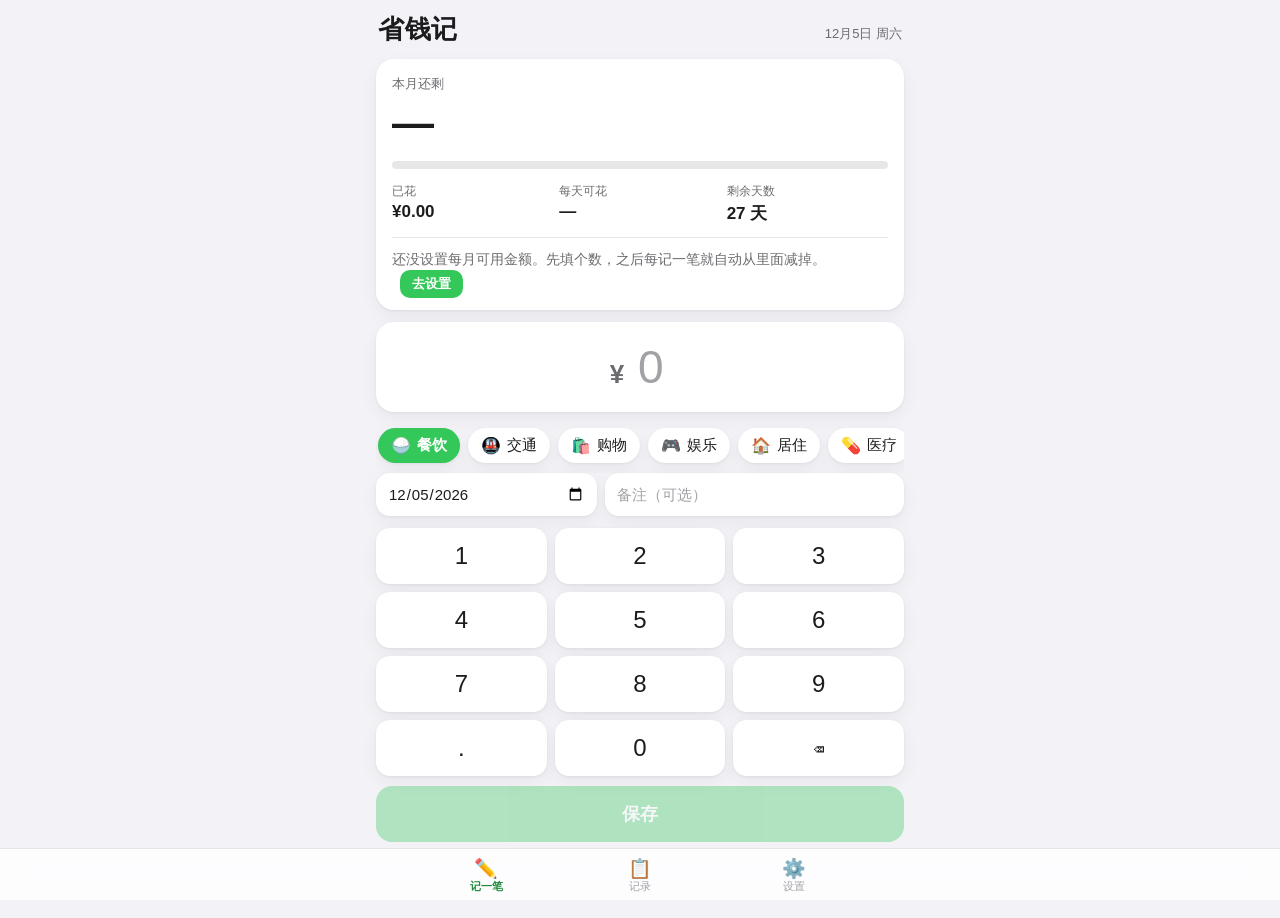
==== index.html @ 4aadaf97 "Add balance adjustment controls" ====
<!DOCTYPE html>
<html lang="zh-CN">
<head>
<meta charset="utf-8" />
<meta name="viewport" content="width=device-width, initial-scale=1, maximum-scale=1, user-scalable=no, viewport-fit=cover" />
<title>省钱记</title>
<meta name="description" content="快速记账，实时警示，帮你省钱" />
<meta name="apple-mobile-web-app-capable" content="yes" />
<meta name="mobile-web-app-capable" content="yes" />
<meta name="apple-mobile-web-app-status-bar-style" content="black-translucent" />
<meta name="apple-mobile-web-app-title" content="省钱记" />
<meta name="theme-color" content="#f2f2f7" media="(prefers-color-scheme: light)" />
<meta name="theme-color" content="#000000" media="(prefers-color-scheme: dark)" />
<link rel="manifest" href="./manifest.webmanifest" />
<link rel="apple-touch-icon" href="./icons/apple-touch-icon-180.png" />
<link rel="icon" type="image/png" href="./icons/icon-192.png" />
<link rel="apple-touch-startup-image" href="./icons/splash/splash-320x568@2.png" media="screen and (device-width: 320px) and (device-height: 568px) and (-webkit-device-pixel-ratio: 2) and (orientation: portrait)" />
<link rel="apple-touch-startup-image" href="./icons/splash/splash-375x667@2.png" media="screen and (device-width: 375px) and (device-height: 667px) and (-webkit-device-pixel-ratio: 2) and (orientation: portrait)" />
<link rel="apple-touch-startup-image" href="./icons/splash/splash-375x812@3.png" media="screen and (device-width: 375px) and (device-height: 812px) and (-webkit-device-pixel-ratio: 3) and (orientation: portrait)" />
<link rel="apple-touch-startup-image" href="./icons/splash/splash-390x844@3.png" media="screen and (device-width: 390px) and (device-height: 844px) and (-webkit-device-pixel-ratio: 3) and (orientation: portrait)" />
<link rel="apple-touch-startup-image" href="./icons/splash/splash-393x852@3.png" media="screen and (device-width: 393px) and (device-height: 852px) and (-webkit-device-pixel-ratio: 3) and (orientation: portrait)" />
<link rel="apple-touch-startup-image" href="./icons/splash/splash-402x874@3.png" media="screen and (device-width: 402px) and (device-height: 874px) and (-webkit-device-pixel-ratio: 3) and (orientation: portrait)" />
<link rel="apple-touch-startup-image" href="./icons/splash/splash-414x736@2.png" media="screen and (device-width: 414px) and (device-height: 736px) and (-webkit-device-pixel-ratio: 2) and (orientation: portrait)" />
<link rel="apple-touch-startup-image" href="./icons/splash/splash-414x896@2.png" media="screen and (device-width: 414px) and (device-height: 896px) and (-webkit-device-pixel-ratio: 2) and (orientation: portrait)" />
<link rel="apple-touch-startup-image" href="./icons/splash/splash-414x896@3.png" media="screen and (device-width: 414px) and (device-height: 896px) and (-webkit-device-pixel-ratio: 3) and (orientation: portrait)" />
<link rel="apple-touch-startup-image" href="./icons/splash/splash-428x926@3.png" media="screen and (device-width: 428px) and (device-height: 926px) and (-webkit-device-pixel-ratio: 3) and (orientation: portrait)" />
<link rel="apple-touch-startup-image" href="./icons/splash/splash-430x932@3.png" media="screen and (device-width: 430px) and (device-height: 932px) and (-webkit-device-pixel-ratio: 3) and (orientation: portrait)" />
<link rel="apple-touch-startup-image" href="./icons/splash/splash-440x956@3.png" media="screen and (device-width: 440px) and (device-height: 956px) and (-webkit-device-pixel-ratio: 3) and (orientation: portrait)" />
<link rel="stylesheet" href="./styles.css" />
</head>
<body>

<div id="updateBar" class="update-bar hidden">
  <span>已下载新版本</span>
  <button id="updateBtn" class="btn-mini">刷新</button>
</div>

<main id="main">

  <!-- ============ 记一笔 ============ -->
  <section id="view-add" class="view">
    <header class="page-head">
      <h1>省钱记</h1>
      <span id="todayLabel" class="muted-sm"></span>
    </header>

    <div id="warnBanner" class="banner hidden"></div>
    <div id="installTip" class="banner tip hidden">
      <span>把它装成 App：点底部「分享」→「添加到主屏幕」</span>
      <button id="installTipClose" class="btn-mini">知道了</button>
    </div>

    <div class="card budget-card" id="budgetCard">
      <div class="bc-top">
        <span class="bc-label" id="bcPeriod">本月还剩</span>
        <span id="bcPill" class="pill hidden"></span>
      </div>
      <div id="bcLeft" class="bc-hero">¥0.00</div>
      <div class="progress"><div id="bcBar" class="progress-fill"></div></div>
      <div class="bc-grid">
        <div><div class="k">已花</div><div id="bcSpent" class="v">¥0.00</div></div>
        <div><div class="k">每天可花</div><div id="bcDaily" class="v">—</div></div>
        <div><div class="k">剩余天数</div><div id="bcDays" class="v">—</div></div>
      </div>
      <div id="bcHint" class="bc-hint hidden"></div>
    </div>

    <div class="card amount-card">
      <div class="amount-row">
        <span class="cny">¥</span><span id="amountText" class="amount">0</span>
      </div>
    </div>

    <div class="chips" id="catChips"></div>

    <div class="meta-row">
      <input id="dateInput" type="date" class="meta-input" />
      <input id="noteInput" type="text" class="meta-input note" maxlength="30" placeholder="备注（可选）" />
    </div>

    <div class="keypad" id="keypad"></div>
    <button id="saveBtn" class="save-btn" disabled>保存</button>
    <div class="spacer"></div>
  </section>

  <!-- ============ 记录 ============ -->
  <section id="view-log" class="view hidden">
    <header class="page-head">
      <h1>记录</h1>
      <span id="logTotal" class="muted-sm"></span>
    </header>
    <div id="logList" class="log-list"></div>
    <button id="loadMoreMonths" class="ghost-btn hidden">显示更早的月份</button>
    <div class="spacer"></div>
  </section>

  <!-- ============ 设置 ============ -->
  <section id="view-settings" class="view hidden">
    <header class="page-head"><h1>设置</h1></header>

    <div class="card">
      <div class="row">
        <label for="setBudget">每月可用金额</label>
        <div class="row-val">
          <span class="cny-sm">¥</span>
          <input id="setBudget" type="text" inputmode="decimal" placeholder="未设置" autocomplete="off" />
        </div>
      </div>
      <p class="hint">填你每个月打算花多少（可以带小数，如 3000.50）。之后每记一笔，首页的「还剩」就自动减掉这笔钱。</p>
      <div class="balance-adjust">
        <div class="balance-adjust-head">
          <strong>调整每月可用金额</strong>
          <span id="budgetCurrent" class="muted-sm"></span>
        </div>
        <div class="balance-adjust-controls">
          <div class="seg" id="budgetAdjustMode" role="group" aria-label="选择金额调整方式">
            <button type="button" data-mode="add" aria-pressed="true" class="on">加钱</button>
            <button type="button" data-mode="subtract" aria-pressed="false">减钱</button>
          </div>
          <label class="adjust-input-wrap" for="budgetAdjustAmount">
            <span class="cny-sm">¥</span>
            <input id="budgetAdjustAmount" type="text" inputmode="decimal" placeholder="金额" autocomplete="off" aria-label="调整金额" />
          </label>
        </div>
        <button id="applyBudgetAdjustment" class="ghost-btn" type="button">确认加钱</button>
      </div>
      <div class="row">
        <label>预警阈值</label>
        <div class="seg" id="setWarn">
          <button data-w="0.7">70%</button>
          <button data-w="0.8">80%</button>
          <button data-w="0.9">90%</button>
        </div>
      </div>
      <div class="row">
        <label for="setCycle">预算周期起始日</label>
        <select id="setCycle"></select>
      </div>
      <p class="hint" id="cycleHint"></p>
      <p class="hint">可以选 1–31 任意一天（比如发薪日 8 号、12 号）。如果某个月没有这一天（例如 2 月没有 31 号），就从那个月的最后一天开始算。</p>
    </div>

    <div class="card">
      <div class="card-head">
        <h2>分类</h2>
        <button id="addCatBtn" class="btn-mini">新增分类</button>
      </div>
      <div id="catList" class="cat-list"></div>
      <p class="hint">首页分类按钮按这里的顺序显示，首页不单独排序。按住行首的 ☰ 上下拖动可调整顺序；编辑弹层里也有上移/下移按钮。</p>
      <p class="hint">内置分类不能删除（可改名、换图标、隐藏）；自定义分类删除后，其下记录会归入「其他」。</p>
    </div>

    <div class="card">
      <div class="card-head"><h2>数据</h2></div>
      <div id="backupHint" class="hint warn hidden"></div>
      <button id="exportBtn" class="ghost-btn">导出备份（下载 JSON）</button>
      <button id="copyBtn" class="ghost-btn">复制备份到剪贴板</button>
      <button id="importFileBtn" class="ghost-btn">从文件导入</button>
      <input id="importFile" type="file" accept="application/json,.json" class="hidden" />
      <button id="pasteToggle" class="ghost-btn">粘贴文本导入</button>
      <div id="pasteArea" class="hidden">
        <textarea id="pasteText" rows="4" placeholder="在此粘贴备份 JSON"></textarea>
        <div class="btn-row">
          <button id="pasteMerge" class="btn-mini">合并</button>
          <button id="pasteReplace" class="btn-mini danger">替换全部</button>
        </div>
      </div>
      <button id="clearBtn" class="ghost-btn danger">清空全部数据</button>
    </div>

    <div class="card about">
      <div class="row"><label>版本</label><span id="verText" class="muted-sm"></span></div>
      <p class="hint">添加到主屏幕：用 iPhone 的 Safari 打开本页 → 点底部「分享」→「添加到主屏幕」。之后就有独立图标，断网也能用。</p>
      <p class="hint">iOS 上从主屏幕启动的 App 与 Safari 里的页面，数据是分开的两份，请固定用主屏幕图标记账。</p>
      <p class="hint">数据只存在这台设备本地，不上传任何服务器。建议每月导出一次备份。</p>
      <p class="hint" id="storageState"></p>
    </div>
    <div class="spacer"></div>
  </section>

</main>

<nav class="tabbar" id="tabbar">
  <button class="tab active" data-view="add"><span class="ti">✏️</span>记一笔</button>
  <button class="tab" data-view="log"><span class="ti">📋</span>记录</button>
  <button class="tab" data-view="settings"><span class="ti">⚙️</span>设置</button>
</nav>

<div id="sheet" class="overlay hidden">
  <div class="mask" data-close="sheet"></div>
  <div class="sheet"><div id="sheetBody"></div></div>
</div>

<div id="modal" class="overlay hidden">
  <div class="mask" data-close="modal"></div>
  <div class="modal"><div id="modalBody"></div></div>
</div>

<div id="toast" class="toast hidden"></div>

<script src="./app.js"></script>
</body>
</html>
---- styles.css ----
:root {
  --bg: #f2f2f7;
  --card: #ffffff;
  --text: #1c1c1e;
  --text-2: #6c6c70;
  --text-3: #a1a1a6;
  --line: rgba(60, 60, 67, 0.12);
  --green: #34c759;
  --green-deep: #248a3d;
  --orange: #ff9f0a;
  --red: #ff3b30;
  --blue: #0a84ff;
  --accent: #34c759;
  --shadow: 0 1px 3px rgba(0, 0, 0, .06), 0 6px 18px rgba(0, 0, 0, .05);
  --tabbar-h: 52px;
  --safe-b: env(safe-area-inset-bottom, 0px);
  --safe-t: env(safe-area-inset-top, 0px);
}

@media (prefers-color-scheme: dark) {
  :root {
    --bg: #000000;
    --card: #1c1c1e;
    --text: #f2f2f7;
    --text-2: #aeaeb2;
    --text-3: #8e8e93;
    --line: rgba(120, 120, 128, 0.3);
    --green: #30d158;
    --green-deep: #30d158;
    --shadow: none;
  }
}

* { box-sizing: border-box; -webkit-tap-highlight-color: transparent; }

html, body {
  margin: 0;
  padding: 0;
  background: var(--bg);
  color: var(--text);
  font-family: -apple-system, BlinkMacSystemFont, "SF Pro Text", "PingFang SC", "Helvetica Neue", "Microsoft YaHei", sans-serif;
  font-size: 16px;
  -webkit-text-size-adjust: 100%;
  overscroll-behavior-y: none;
}

body { min-height: 100vh; }

main {
  padding: calc(var(--safe-t) + 10px) 16px calc(var(--tabbar-h) + var(--safe-b) + 16px);
  max-width: 560px;
  margin: 0 auto;
}

.hidden { display: none !important; }
.spacer { height: 8px; }

/* ---------- 顶部 ---------- */
.page-head {
  display: flex;
  align-items: baseline;
  justify-content: space-between;
  gap: 8px;
  margin: 2px 2px 12px;
}
.page-head h1 { font-size: 26px; margin: 0; letter-spacing: .5px; }
.muted-sm { font-size: 13px; color: var(--text-2); }

.update-bar {
  position: fixed;
  left: 12px; right: 12px; top: calc(var(--safe-t) + 8px);
  z-index: 60;
  display: flex;
  align-items: center;
  justify-content: space-between;
  gap: 10px;
  padding: 10px 14px;
  border-radius: 14px;
  background: var(--text);
  color: var(--bg);
  font-size: 14px;
  box-shadow: 0 8px 24px rgba(0, 0, 0, .25);
}
.update-bar .btn-mini {
  background: var(--bg); color: var(--text);
  border: 0; border-radius: 10px; padding: 6px 12px; font-size: 14px; font-weight: 600;
}

/* ---------- 卡片 ---------- */
.card {
  background: var(--card);
  border-radius: 18px;
  padding: 14px;
  margin-bottom: 12px;
  box-shadow: var(--shadow);
}

.banner {
  border-radius: 16px;
  padding: 12px 14px;
  margin-bottom: 12px;
  font-size: 14.5px;
  font-weight: 600;
  line-height: 1.45;
}
.banner.warn { background: rgba(255, 159, 10, .16); color: #b06a00; }
.banner.over { background: rgba(255, 59, 48, .16); color: #c92c22; }
.banner.tip {
  display: flex; align-items: center; justify-content: space-between; gap: 10px;
  background: rgba(10, 132, 255, .12); color: #0a63c4; font-weight: 500;
}
.banner.tip .btn-mini {
  flex: 0 0 auto; background: transparent; color: inherit;
  box-shadow: inset 0 0 0 1px currentColor; padding: 5px 10px;
}
@media (prefers-color-scheme: dark) {
  .banner.warn { color: #ffcf70; }
  .banner.over { color: #ff9d96; }
  .banner.tip { color: #79b8ff; }
}

/* ---------- 预算卡 ---------- */
.budget-card { padding: 16px 16px 12px; }
.bc-top { display: flex; align-items: center; justify-content: space-between; gap: 8px; }
.bc-label { font-size: 13px; color: var(--text-2); }
.bc-hero {
  font-size: 42px; font-weight: 700; letter-spacing: -1px;
  margin: 6px 0 14px; font-variant-numeric: tabular-nums;
}
.bc-hero.ok { color: var(--text); }
.bc-hero.warn { color: var(--orange); }
.bc-hero.over { color: var(--red); }

.pill { font-size: 12px; font-weight: 700; padding: 3px 9px; border-radius: 999px; }
.pill.ok { background: rgba(52, 199, 89, .16); color: var(--green-deep); }
.pill.warn { background: rgba(255, 159, 10, .18); color: #b06a00; }
.pill.over { background: rgba(255, 59, 48, .16); color: #c92c22; }
@media (prefers-color-scheme: dark) {
  .pill.ok { color: var(--green); }
  .pill.warn { color: #ffcf70; }
  .pill.over { color: #ff9d96; }
}

.progress { height: 8px; border-radius: 999px; background: var(--line); overflow: hidden; }
.progress-fill {
  height: 100%; width: 0%; border-radius: 999px; background: var(--green);
  transition: width .45s cubic-bezier(.25, .8, .3, 1), background-color .3s ease;
}
.progress-fill.warn { background: var(--orange); }
.progress-fill.over { background: var(--red); }

.bc-grid {
  display: grid; grid-template-columns: repeat(3, 1fr);
  gap: 6px; margin-top: 14px;
}
.bc-grid .k { font-size: 12px; color: var(--text-2); }
.bc-grid .v { font-size: 17px; font-weight: 600; margin-top: 2px; font-variant-numeric: tabular-nums; }
.bc-grid .v.warn { color: var(--orange); }
.bc-grid .v.over { color: var(--red); }
.bc-grid .v.ok { color: var(--green-deep); }

.bc-hint {
  margin-top: 12px; padding-top: 12px; border-top: 1px solid var(--line);
  font-size: 13.5px; color: var(--text-2); line-height: 1.5;
}
.bc-hint button {
  margin-left: 8px; border: 0; background: var(--green); color: #fff;
  border-radius: 10px; padding: 5px 12px; font-size: 13px; font-weight: 600;
}

/* ---------- 金额 ---------- */
.amount-card { padding: 18px 16px; display: flex; justify-content: center; }
.amount-row { display: flex; align-items: baseline; gap: 6px; }
.cny { font-size: 26px; font-weight: 600; color: var(--text-2); }
.amount {
  font-size: 46px; font-weight: 700; letter-spacing: -1px;
  font-variant-numeric: tabular-nums; min-width: 40px; text-align: center;
}
.amount.empty { color: var(--text-3); font-weight: 500; }

/* ---------- 分类 chips ---------- */
.chips {
  display: flex; gap: 8px; overflow-x: auto; padding: 4px 2px 10px;
  -webkit-overflow-scrolling: touch; scrollbar-width: none;
}
.chips::-webkit-scrollbar { display: none; }
.chip {
  flex: 0 0 auto; display: flex; align-items: center; gap: 6px;
  padding: 8px 13px; border-radius: 999px; border: 0;
  background: var(--card); color: var(--text); font-size: 15px; font-weight: 500;
  box-shadow: var(--shadow);
}
.chip .ce { font-size: 16px; line-height: 1; }
.chip.on { background: var(--green); color: #fff; font-weight: 600; }
.chip.on .ce { filter: saturate(1.1); }

/* ---------- 日期/备注 ---------- */
.meta-row { display: flex; gap: 8px; margin-bottom: 12px; }
.meta-input {
  flex: 1; min-width: 0; border: 0; border-radius: 14px; padding: 12px;
  background: var(--card); color: var(--text); font-size: 15px; font-family: inherit;
  box-shadow: var(--shadow); appearance: none;
}
.meta-input.note { flex: 1.4; }
.meta-input::placeholder { color: var(--text-3); }

/* ---------- 键盘 ---------- */
.keypad { display: grid; grid-template-columns: repeat(3, 1fr); gap: 8px; }
.keypad button {
  border: 0; border-radius: 14px; background: var(--card); color: var(--text);
  font-size: 24px; font-weight: 500; padding: 14px 0; font-family: inherit;
  box-shadow: var(--shadow); transition: transform .08s ease, background-color .12s ease;
}
.keypad button:active { transform: scale(.96); background: var(--line); }
.keypad button.del { font-size: 20px; }

.save-btn {
  width: 100%; margin-top: 10px; border: 0; border-radius: 16px;
  padding: 16px; font-size: 18px; font-weight: 700; font-family: inherit;
  background: var(--green); color: #fff; transition: opacity .15s ease, transform .08s ease;
}
.save-btn:disabled { opacity: .35; }
.save-btn:active:not(:disabled) { transform: scale(.985); }

/* ---------- 记录列表 ---------- */
.log-list { display: flex; flex-direction: column; gap: 12px; }
.month-group { background: var(--card); border-radius: 18px; overflow: hidden; box-shadow: var(--shadow); }
.month-head {
  display: flex; justify-content: space-between; align-items: baseline; gap: 8px;
  padding: 12px 14px; border-bottom: 1px solid var(--line); font-size: 14px; font-weight: 600;
}
.month-head .msum { color: var(--text-2); font-weight: 500; font-size: 13px; }
.exp-row {
  display: flex; align-items: center; gap: 10px; padding: 11px 14px;
  border-bottom: 1px solid var(--line); cursor: pointer;
}
.exp-row:last-child { border-bottom: 0; }
.exp-row:active { background: var(--line); }
.exp-ico {
  flex: 0 0 auto; width: 34px; height: 34px; border-radius: 11px;
  display: flex; align-items: center; justify-content: center; font-size: 17px;
}
.exp-mid { flex: 1; min-width: 0; }
.exp-name { font-size: 15px; font-weight: 500; }
.exp-note { font-size: 12.5px; color: var(--text-2); margin-top: 1px; overflow: hidden; text-overflow: ellipsis; white-space: nowrap; }
.exp-right { text-align: right; flex: 0 0 auto; }
.exp-amt { font-size: 16px; font-weight: 600; font-variant-numeric: tabular-nums; }
.exp-date { font-size: 12px; color: var(--text-3); margin-top: 1px; }
.empty-tip { padding: 18px 14px; font-size: 14px; color: var(--text-2); text-align: center; }

/* ---------- 按钮/表单 ---------- */
.ghost-btn {
  width: 100%; border: 0; border-radius: 14px; background: var(--bg); color: var(--text);
  font-size: 15px; font-weight: 500; padding: 13px; margin-top: 8px; font-family: inherit;
  box-shadow: inset 0 0 0 1px var(--line);
}
.ghost-btn:active { opacity: .7; }
.ghost-btn.danger { color: var(--red); }

.btn-mini {
  border: 0; border-radius: 10px; background: var(--bg); color: var(--text);
  font-size: 13.5px; font-weight: 600; padding: 7px 12px; font-family: inherit;
  box-shadow: inset 0 0 0 1px var(--line);
}
.btn-mini.danger { color: var(--red); }

.btn-primary {
  flex: 1; border: 0; border-radius: 14px; background: var(--green); color: #fff;
  font-size: 16px; font-weight: 700; padding: 14px; font-family: inherit;
}
.btn-primary.danger { background: var(--red); }

.btn-row { display: flex; gap: 8px; margin-top: 10px; }

.row {
  display: flex; align-items: center; justify-content: space-between; gap: 10px;
  padding: 11px 2px; border-bottom: 1px solid var(--line);
}
.row:last-of-type { border-bottom: 0; }
.row label { font-size: 15px; }
.row-val { display: flex; align-items: center; gap: 2px; }
.cny-sm { color: var(--text-2); font-size: 16px; }
#setBudget {
  width: 130px; text-align: right; border: 0; background: transparent;
  color: var(--text); font-size: 17px; font-weight: 600; font-family: inherit; padding: 2px;
}

.balance-adjust {
  margin: 10px 0 6px;
  padding: 12px;
  border-radius: 14px;
  background: var(--bg);
}
.balance-adjust-head {
  display: flex; align-items: baseline; justify-content: space-between; gap: 8px;
  margin-bottom: 10px;
}
.balance-adjust-head strong { font-size: 14px; font-weight: 600; }
.balance-adjust-controls { display: flex; align-items: center; gap: 10px; }
.balance-adjust-controls .seg { flex: 0 0 auto; }
.balance-adjust-controls .seg button { padding: 7px 12px; }
.adjust-input-wrap {
  display: flex; align-items: center; justify-content: flex-end; gap: 4px;
  flex: 1; min-width: 0; padding: 7px 10px; border-radius: 11px;
  background: var(--card); box-shadow: inset 0 0 0 1px var(--line);
}
#budgetAdjustAmount {
  width: 100%; min-width: 0; border: 0; outline: 0; background: transparent;
  color: var(--text); font-size: 16px; font-weight: 600; font-family: inherit;
  text-align: right;
}
#budgetAdjustAmount::placeholder { color: var(--text-3); font-weight: 400; }
#budgetAdjustAmount:focus-visible {
  outline: 2px solid var(--blue); outline-offset: 3px; border-radius: 2px;
}
.balance-adjust .ghost-btn {
  margin-top: 10px; background: var(--green); color: #fff; font-weight: 600;
  box-shadow: none;
}
.balance-adjust .ghost-btn:active { opacity: .82; }

.seg { display: flex; background: var(--bg); border-radius: 11px; padding: 3px; gap: 2px; }
.seg button {
  border: 0; background: transparent; color: var(--text-2); font-size: 14px;
  font-weight: 600; padding: 6px 12px; border-radius: 9px; font-family: inherit;
}
.seg button.on { background: var(--card); color: var(--text); box-shadow: var(--shadow); }

select#setCycle {
  border: 0; background: var(--bg); color: var(--text); font-size: 15px; font-family: inherit;
  padding: 8px 10px; border-radius: 10px;
}

.hint { font-size: 12.5px; color: var(--text-2); line-height: 1.55; margin: 8px 2px 0; }
.hint.warn { color: #b06a00; }
@media (prefers-color-scheme: dark) { .hint.warn { color: #ffcf70; } }

.card-head { display: flex; align-items: center; justify-content: space-between; margin-bottom: 6px; }
.card-head h2 { font-size: 16px; margin: 0; }

.cat-list { display: flex; flex-direction: column; }
.cat-row {
  display: flex; align-items: center; gap: 10px; padding: 10px 2px;
  border-bottom: 1px solid var(--line);
}
.cat-row:last-child { border-bottom: 0; }
.cat-row.dragging {
  position: relative; z-index: 3; background: var(--bg);
  border-radius: 12px; box-shadow: var(--shadow); border-bottom-color: transparent;
}
.cat-handle {
  flex: 0 0 auto; width: 24px; text-align: center; color: var(--text-3);
  font-size: 16px; line-height: 1; padding: 8px 0; cursor: grab;
  touch-action: none; user-select: none; -webkit-user-select: none;
}
.btn-mini:disabled { opacity: .3; }
.cat-dot {
  width: 34px; height: 34px; border-radius: 11px; display: flex; align-items: center;
  justify-content: center; font-size: 17px; flex: 0 0 auto;
}
.cat-name { flex: 1; min-width: 0; font-size: 15px; }
.cat-tag { font-size: 11.5px; color: var(--text-3); }
.cat-acts { display: flex; gap: 6px; }

.about .row { border-bottom: 0; }
#pasteText {
  width: 100%; margin-top: 8px; border-radius: 12px; border: 1px solid var(--line);
  background: var(--bg); color: var(--text); font-size: 13px; font-family: ui-monospace, Menlo, monospace;
  padding: 10px; resize: vertical;
}

/* ---------- Tab bar ---------- */
.tabbar {
  position: fixed; left: 0; right: 0; bottom: 0; z-index: 50;
  display: flex; justify-content: center; gap: 4px;
  padding: 6px 8px calc(var(--safe-b) + 4px);
  height: calc(var(--tabbar-h) + var(--safe-b));
  background: color-mix(in srgb, var(--card) 82%, transparent);
  backdrop-filter: saturate(180%) blur(18px);
  -webkit-backdrop-filter: saturate(180%) blur(18px);
  border-top: 1px solid var(--line);
}
@supports not (backdrop-filter: blur(1px)) { .tabbar { background: var(--card); } }
.tab {
  flex: 1; max-width: 150px; border: 0; background: transparent; color: var(--text-3);
  display: flex; flex-direction: column; align-items: center; gap: 1px;
  font-size: 11px; font-family: inherit; padding: 4px 0; border-radius: 12px;
}
.tab .ti { font-size: 19px; line-height: 1; }
.tab.active { color: var(--green-deep); font-weight: 600; }
@media (prefers-color-scheme: dark) { .tab.active { color: var(--green); } }

/* ---------- 浮层 ---------- */
.overlay { position: fixed; inset: 0; z-index: 80; display: flex; align-items: flex-end; }
.mask { position: absolute; inset: 0; background: rgba(0, 0, 0, .42); }
.sheet, .modal {
  position: relative; width: 100%; max-width: 560px; margin: 0 auto;
  background: var(--card); color: var(--text);
  padding: 18px 16px calc(18px + var(--safe-b));
  animation: up .24s cubic-bezier(.2, .8, .3, 1);
}
.sheet { border-radius: 22px 22px 0 0; max-height: 88vh; overflow-y: auto; }
.modal {
  border-radius: 20px; margin: auto 16px calc(18px + var(--safe-b));
  align-self: center; animation: pop .2s ease-out;
}
.overlay > .modal { max-width: 460px; }
@keyframes up { from { transform: translateY(40px); opacity: .6; } to { transform: none; opacity: 1; } }
@keyframes pop { from { transform: scale(.94); opacity: .5; } to { transform: none; opacity: 1; } }

.sheet h2, .modal h2 { font-size: 17px; margin: 0 0 12px; }
.modal-body { font-size: 14.5px; color: var(--text-2); line-height: 1.6; margin: 0 0 14px; }
.modal-body b { color: var(--text); }

.field { margin-bottom: 12px; }
.field > label { display: block; font-size: 13px; color: var(--text-2); margin-bottom: 6px; }
.field input[type="text"], .field input[type="number"], .field input[type="date"] {
  width: 100%; border: 1px solid var(--line); border-radius: 12px; background: var(--bg);
  color: var(--text); font-size: 16px; font-family: inherit; padding: 11px 12px;
}
.field input.amount-lg { font-size: 24px; font-weight: 700; text-align: center; }

.emoji-grid { display: flex; flex-wrap: wrap; gap: 6px; }
.emoji-grid button {
  border: 0; border-radius: 10px; background: var(--bg); font-size: 19px;
  padding: 6px 8px; line-height: 1;
}
.emoji-grid button.on { background: var(--green); }
.swatches { display: flex; flex-wrap: wrap; gap: 8px; }
.swatches button {
  width: 30px; height: 30px; border-radius: 50%; border: 2px solid transparent; padding: 0;
}
.swatches button.on { border-color: var(--text); }

/* ---------- Toast ---------- */
.toast {
  position: fixed; left: 50%; transform: translateX(-50%);
  bottom: calc(var(--tabbar-h) + var(--safe-b) + 16px); z-index: 90;
  background: rgba(0, 0, 0, .82); color: #fff; font-size: 14.5px; font-weight: 500;
  padding: 11px 18px; border-radius: 999px; max-width: 86vw; text-align: center;
  animation: up .2s ease-out;
}
@media (prefers-color-scheme: dark) { .toast { background: rgba(255, 255, 255, .9); color: #000; } }
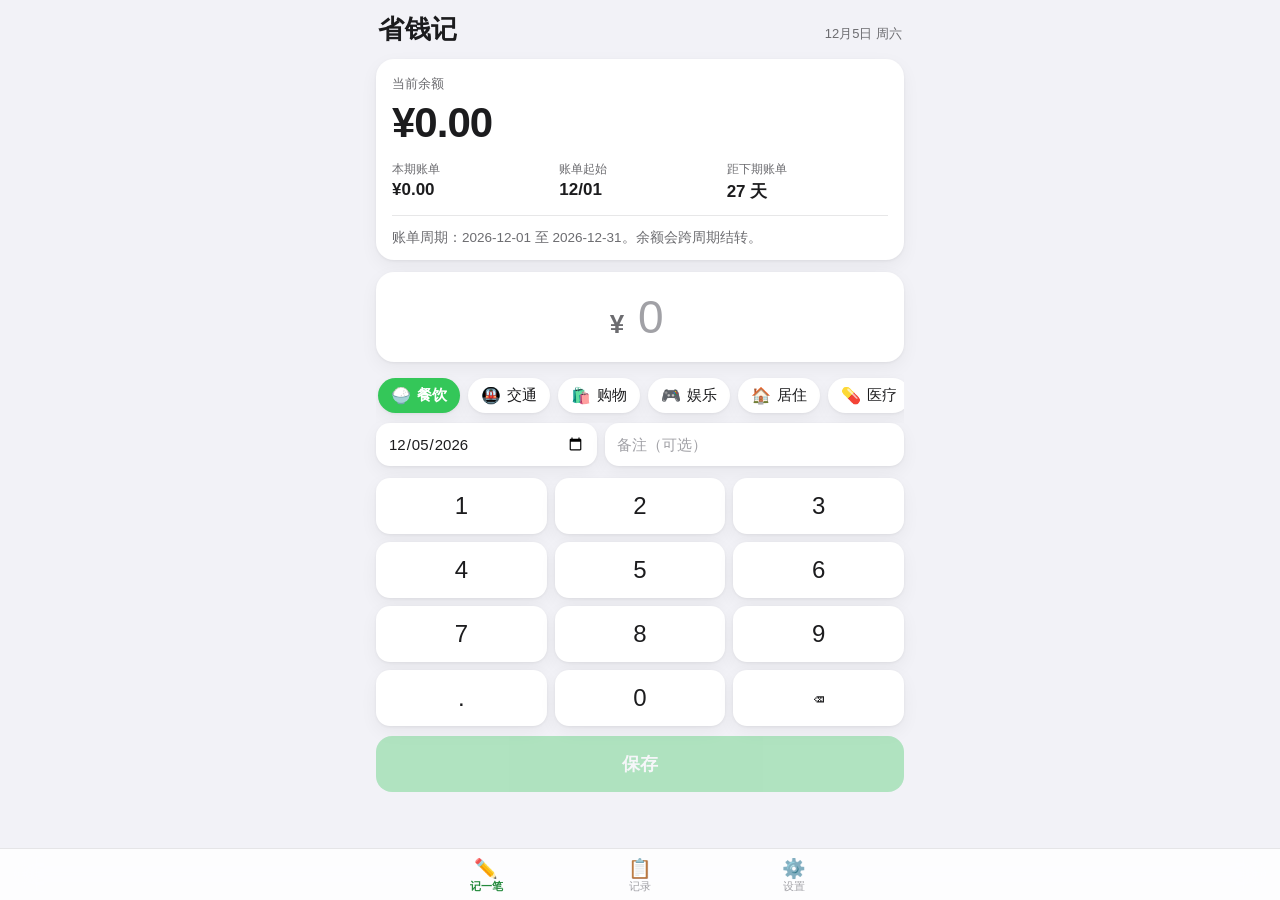
==== commit a7483453: "Use persistent balance and cycle-based statements" ====
--- a/index.html
+++ b/index.html
@@ -44,7 +44,6 @@
       <span id="todayLabel" class="muted-sm"></span>
     </header>
 
-    <div id="warnBanner" class="banner hidden"></div>
     <div id="installTip" class="banner tip hidden">
       <span>把它装成 App：点底部「分享」→「添加到主屏幕」</span>
       <button id="installTipClose" class="btn-mini">知道了</button>
@@ -52,15 +51,13 @@
 
     <div class="card budget-card" id="budgetCard">
       <div class="bc-top">
-        <span class="bc-label" id="bcPeriod">本月还剩</span>
-        <span id="bcPill" class="pill hidden"></span>
+        <span class="bc-label" id="bcPeriod">当前余额</span>
       </div>
       <div id="bcLeft" class="bc-hero">¥0.00</div>
-      <div class="progress"><div id="bcBar" class="progress-fill"></div></div>
       <div class="bc-grid">
-        <div><div class="k">已花</div><div id="bcSpent" class="v">¥0.00</div></div>
-        <div><div class="k">每天可花</div><div id="bcDaily" class="v">—</div></div>
-        <div><div class="k">剩余天数</div><div id="bcDays" class="v">—</div></div>
+        <div><div class="k">本期账单</div><div id="bcSpent" class="v">¥0.00</div></div>
+        <div><div class="k">账单起始</div><div id="bcCycleStart" class="v">—</div></div>
+        <div><div class="k">距下期账单</div><div id="bcDays" class="v">—</div></div>
       </div>
       <div id="bcHint" class="bc-hint hidden"></div>
     </div>
@@ -99,45 +96,29 @@
     <header class="page-head"><h1>设置</h1></header>
 
     <div class="card">
-      <div class="row">
-        <label for="setBudget">每月可用金额</label>
-        <div class="row-val">
-          <span class="cny-sm">¥</span>
-          <input id="setBudget" type="text" inputmode="decimal" placeholder="未设置" autocomplete="off" />
-        </div>
-      </div>
-      <p class="hint">填你每个月打算花多少（可以带小数，如 3000.50）。之后每记一笔，首页的「还剩」就自动减掉这笔钱。</p>
       <div class="balance-adjust">
         <div class="balance-adjust-head">
-          <strong>调整每月可用金额</strong>
-          <span id="budgetCurrent" class="muted-sm"></span>
+          <strong>账户余额</strong>
+          <span id="balanceCurrent" class="muted-sm"></span>
         </div>
         <div class="balance-adjust-controls">
-          <div class="seg" id="budgetAdjustMode" role="group" aria-label="选择金额调整方式">
-            <button type="button" data-mode="add" aria-pressed="true" class="on">加钱</button>
-            <button type="button" data-mode="subtract" aria-pressed="false">减钱</button>
+          <div class="seg" id="balanceAdjustMode" role="group" aria-label="选择余额调整方式">
+            <button type="button" data-mode="add" aria-pressed="true" class="on">加生活费</button>
+            <button type="button" data-mode="subtract" aria-pressed="false">减余额</button>
           </div>
-          <label class="adjust-input-wrap" for="budgetAdjustAmount">
+          <label class="adjust-input-wrap" for="balanceAdjustAmount">
             <span class="cny-sm">¥</span>
-            <input id="budgetAdjustAmount" type="text" inputmode="decimal" placeholder="金额" autocomplete="off" aria-label="调整金额" />
+            <input id="balanceAdjustAmount" type="text" inputmode="decimal" placeholder="金额" autocomplete="off" aria-label="调整余额金额" />
           </label>
         </div>
-        <button id="applyBudgetAdjustment" class="ghost-btn" type="button">确认加钱</button>
+        <button id="applyBalanceAdjustment" class="ghost-btn" type="button">添加生活费</button>
       </div>
       <div class="row">
-        <label>预警阈值</label>
-        <div class="seg" id="setWarn">
-          <button data-w="0.7">70%</button>
-          <button data-w="0.8">80%</button>
-          <button data-w="0.9">90%</button>
-        </div>
-      </div>
-      <div class="row">
-        <label for="setCycle">预算周期起始日</label>
+        <label for="setCycle">账单周期起始日</label>
         <select id="setCycle"></select>
       </div>
       <p class="hint" id="cycleHint"></p>
-      <p class="hint">可以选 1–31 任意一天（比如发薪日 8 号、12 号）。如果某个月没有这一天（例如 2 月没有 31 号），就从那个月的最后一天开始算。</p>
+      <p class="hint">账单按这个日期分期统计；余额会持续结转，不会自动清零。生活费到账后请手动添加。</p>
     </div>
 
     <div class="card">
--- a/styles.css
+++ b/styles.css
@@ -280,11 +280,6 @@
 .row label { font-size: 15px; }
 .row-val { display: flex; align-items: center; gap: 2px; }
 .cny-sm { color: var(--text-2); font-size: 16px; }
-#setBudget {
-  width: 130px; text-align: right; border: 0; background: transparent;
-  color: var(--text); font-size: 17px; font-weight: 600; font-family: inherit; padding: 2px;
-}
-
 .balance-adjust {
   margin: 10px 0 6px;
   padding: 12px;
@@ -304,13 +299,13 @@
   flex: 1; min-width: 0; padding: 7px 10px; border-radius: 11px;
   background: var(--card); box-shadow: inset 0 0 0 1px var(--line);
 }
-#budgetAdjustAmount {
+#balanceAdjustAmount {
   width: 100%; min-width: 0; border: 0; outline: 0; background: transparent;
   color: var(--text); font-size: 16px; font-weight: 600; font-family: inherit;
   text-align: right;
 }
-#budgetAdjustAmount::placeholder { color: var(--text-3); font-weight: 400; }
-#budgetAdjustAmount:focus-visible {
+#balanceAdjustAmount::placeholder { color: var(--text-3); font-weight: 400; }
+#balanceAdjustAmount:focus-visible {
   outline: 2px solid var(--blue); outline-offset: 3px; border-radius: 2px;
 }
 .balance-adjust .ghost-btn {
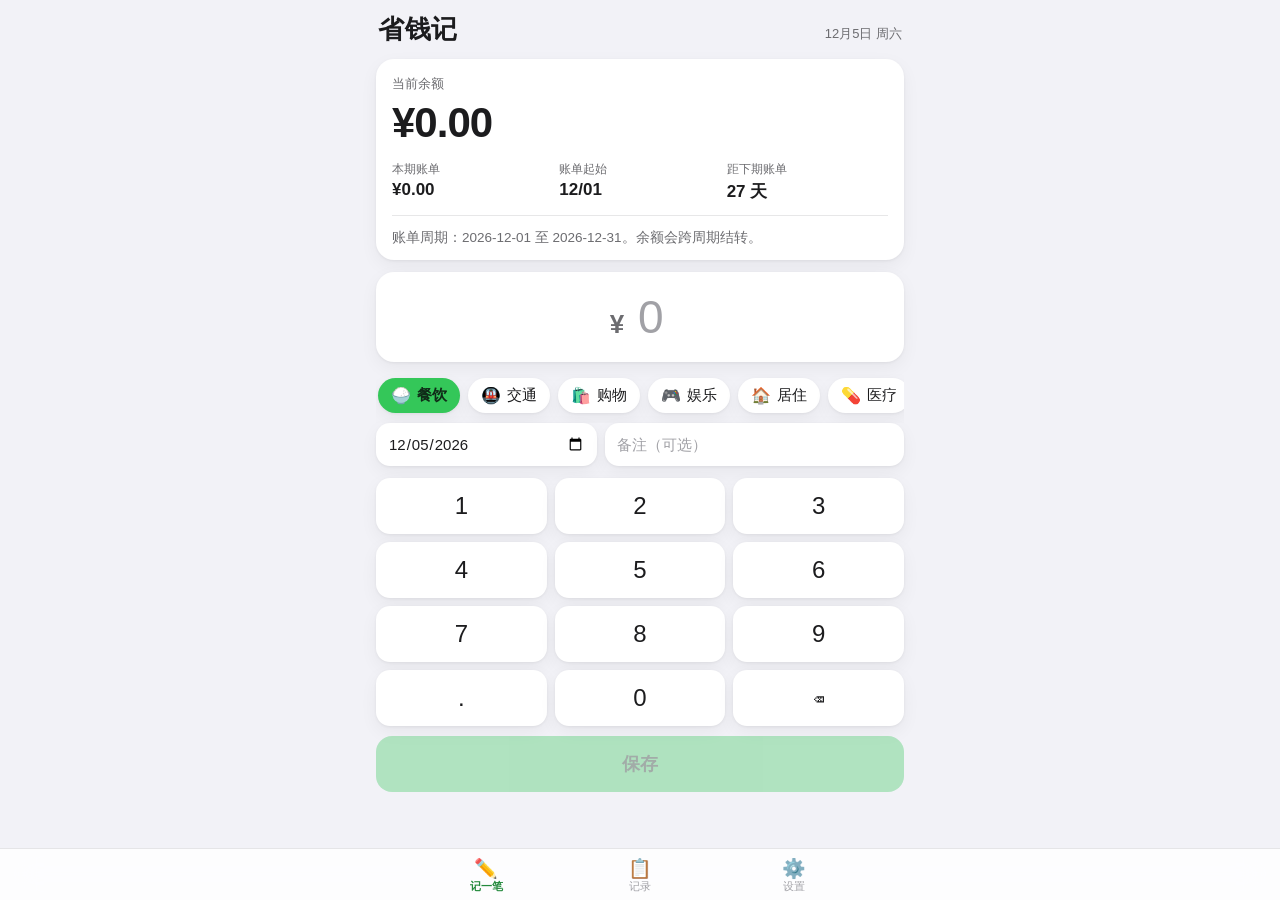
==== commit 569a18ab: "Add cycle spending analytics and balance entries" ====
--- a/index.html
+++ b/index.html
@@ -4,7 +4,7 @@
 <meta charset="utf-8" />
 <meta name="viewport" content="width=device-width, initial-scale=1, maximum-scale=1, user-scalable=no, viewport-fit=cover" />
 <title>省钱记</title>
-<meta name="description" content="快速记账，实时警示，帮你省钱" />
+<meta name="description" content="快速记账，手动管理余额，按账单周期分析每日支出" />
 <meta name="apple-mobile-web-app-capable" content="yes" />
 <meta name="mobile-web-app-capable" content="yes" />
 <meta name="apple-mobile-web-app-status-bar-style" content="black-translucent" />
@@ -86,6 +86,23 @@
       <h1>记录</h1>
       <span id="logTotal" class="muted-sm"></span>
     </header>
+    <section class="log-analytics" aria-label="本期支出分析">
+      <div class="analytics-head">
+        <h2>分类支出</h2>
+        <span id="analyticsPeriod" class="muted-sm"></span>
+      </div>
+      <div class="pie-overview">
+        <div id="expensePie" class="pie-chart" role="img" aria-label="本期暂无支出">
+          <div class="pie-core"><strong id="pieTotal">¥0.00</strong><span>周期支出</span></div>
+        </div>
+        <div id="pieLegend" class="pie-legend"></div>
+      </div>
+      <div class="daily-head">
+        <div><h2>每天花费</h2><p>只显示有支出的日期</p></div>
+        <span id="dailySpendCount" class="muted-sm"></span>
+      </div>
+      <div id="dailySpendList" class="daily-spend-list"></div>
+    </section>
     <div id="logList" class="log-list"></div>
     <button id="loadMoreMonths" class="ghost-btn hidden">显示更早的月份</button>
     <div class="spacer"></div>
--- a/styles.css
+++ b/styles.css
@@ -164,7 +164,7 @@
   font-size: 13.5px; color: var(--text-2); line-height: 1.5;
 }
 .bc-hint button {
-  margin-left: 8px; border: 0; background: var(--green); color: #fff;
+  margin-left: 8px; border: 0; background: var(--green); color: #102b18;
   border-radius: 10px; padding: 5px 12px; font-size: 13px; font-weight: 600;
 }
 
@@ -191,7 +191,7 @@
   box-shadow: var(--shadow);
 }
 .chip .ce { font-size: 16px; line-height: 1; }
-.chip.on { background: var(--green); color: #fff; font-weight: 600; }
+.chip.on { background: var(--green); color: #102b18; font-weight: 600; }
 .chip.on .ce { filter: saturate(1.1); }
 
 /* ---------- 日期/备注 ---------- */
@@ -217,10 +217,56 @@
 .save-btn {
   width: 100%; margin-top: 10px; border: 0; border-radius: 16px;
   padding: 16px; font-size: 18px; font-weight: 700; font-family: inherit;
-  background: var(--green); color: #fff; transition: opacity .15s ease, transform .08s ease;
+  background: var(--green); color: #102b18; transition: opacity .15s ease, transform .08s ease;
 }
 .save-btn:disabled { opacity: .35; }
 .save-btn:active:not(:disabled) { transform: scale(.985); }
+
+/* ---------- 记录分析 ---------- */
+.log-analytics {
+  margin-bottom: 12px; padding: 16px; border-radius: 18px;
+  background: var(--card); box-shadow: var(--shadow);
+}
+.analytics-head, .daily-head {
+  display: flex; align-items: baseline; justify-content: space-between; gap: 10px;
+}
+.analytics-head h2, .daily-head h2 { margin: 0; font-size: 16px; font-weight: 650; }
+.analytics-head .muted-sm { text-align: right; font-size: 11.5px; }
+.pie-overview {
+  display: grid; grid-template-columns: 136px minmax(0, 1fr); align-items: center;
+  gap: 16px; padding: 16px 0 14px;
+}
+.pie-chart {
+  position: relative; width: 136px; aspect-ratio: 1; border-radius: 50%;
+  display: grid; place-items: center;
+}
+.pie-core {
+  width: 94px; aspect-ratio: 1; border-radius: 50%; background: var(--card);
+  display: flex; flex-direction: column; align-items: center; justify-content: center;
+  text-align: center; box-shadow: 0 0 0 1px var(--line);
+}
+.pie-core strong { max-width: 88px; overflow: hidden; text-overflow: ellipsis; font-size: 15px; font-variant-numeric: tabular-nums; }
+.pie-core span { margin-top: 3px; color: var(--text-2); font-size: 11px; }
+.pie-legend { display: flex; flex-direction: column; gap: 10px; min-width: 0; }
+.pie-legend-row { display: grid; grid-template-columns: 8px minmax(0, 1fr); column-gap: 7px; align-items: center; }
+.pie-dot { width: 8px; height: 8px; border-radius: 50%; grid-row: span 2; }
+.pie-legend-name { overflow: hidden; text-overflow: ellipsis; white-space: nowrap; font-size: 13px; font-weight: 550; }
+.pie-legend-value { color: var(--text-2); font-size: 11.5px; font-variant-numeric: tabular-nums; white-space: nowrap; }
+.analytics-empty { padding: 10px 0; color: var(--text-2); font-size: 13px; }
+.daily-head {
+  padding-top: 14px; border-top: 1px solid var(--line);
+}
+.daily-head p { margin: 3px 0 0; color: var(--text-2); font-size: 11.5px; }
+.daily-spend-count { color: var(--text-2); }
+.daily-spend-list { display: flex; flex-direction: column; gap: 13px; margin-top: 14px; }
+.daily-spend-row {
+  display: grid; grid-template-columns: 78px minmax(32px, 1fr) auto;
+  align-items: center; gap: 9px;
+}
+.daily-date { color: var(--text-2); font-size: 12.5px; white-space: nowrap; }
+.daily-track { height: 6px; border-radius: 99px; overflow: hidden; background: var(--bg); }
+.daily-track i { display: block; height: 100%; border-radius: inherit; background: var(--green); }
+.daily-amount { font-size: 13px; font-weight: 600; font-variant-numeric: tabular-nums; white-space: nowrap; }
 
 /* ---------- 记录列表 ---------- */
 .log-list { display: flex; flex-direction: column; gap: 12px; }
@@ -230,6 +276,15 @@
   padding: 12px 14px; border-bottom: 1px solid var(--line); font-size: 14px; font-weight: 600;
 }
 .month-head .msum { color: var(--text-2); font-weight: 500; font-size: 13px; }
+.month-summary {
+  display: flex; align-items: center; justify-content: space-between; flex-wrap: wrap;
+  gap: 4px 10px; padding: 9px 14px; border-bottom: 1px solid var(--line);
+  color: var(--text-2); font-size: 11.5px; font-variant-numeric: tabular-nums;
+}
+.month-summary b { font-weight: 600; }
+.month-summary .income, .exp-amt.income { color: var(--green-deep); }
+.month-summary .reduction, .exp-amt.reduction { color: var(--orange); }
+.exp-amt.expense { color: var(--text); }
 .exp-row {
   display: flex; align-items: center; gap: 10px; padding: 11px 14px;
   border-bottom: 1px solid var(--line); cursor: pointer;
@@ -248,6 +303,15 @@
 .exp-date { font-size: 12px; color: var(--text-3); margin-top: 1px; }
 .empty-tip { padding: 18px 14px; font-size: 14px; color: var(--text-2); text-align: center; }
 
+@media (max-width: 360px) {
+  .log-analytics { padding: 14px; }
+  .pie-overview { grid-template-columns: 120px minmax(0, 1fr); gap: 12px; }
+  .pie-chart { width: 120px; }
+  .pie-core { width: 84px; }
+  .pie-legend-value { font-size: 10.5px; }
+  .daily-spend-row { grid-template-columns: 70px minmax(26px, 1fr) auto; gap: 7px; }
+}
+
 /* ---------- 按钮/表单 ---------- */
 .ghost-btn {
   width: 100%; border: 0; border-radius: 14px; background: var(--bg); color: var(--text);
@@ -268,6 +332,7 @@
   flex: 1; border: 0; border-radius: 14px; background: var(--green); color: #fff;
   font-size: 16px; font-weight: 700; padding: 14px; font-family: inherit;
 }
+.btn-primary:not(.danger) { color: #102b18; }
 .btn-primary.danger { background: var(--red); }
 
 .btn-row { display: flex; gap: 8px; margin-top: 10px; }
@@ -309,7 +374,7 @@
   outline: 2px solid var(--blue); outline-offset: 3px; border-radius: 2px;
 }
 .balance-adjust .ghost-btn {
-  margin-top: 10px; background: var(--green); color: #fff; font-weight: 600;
+  margin-top: 10px; background: var(--green); color: #102b18; font-weight: 600;
   box-shadow: none;
 }
 .balance-adjust .ghost-btn:active { opacity: .82; }
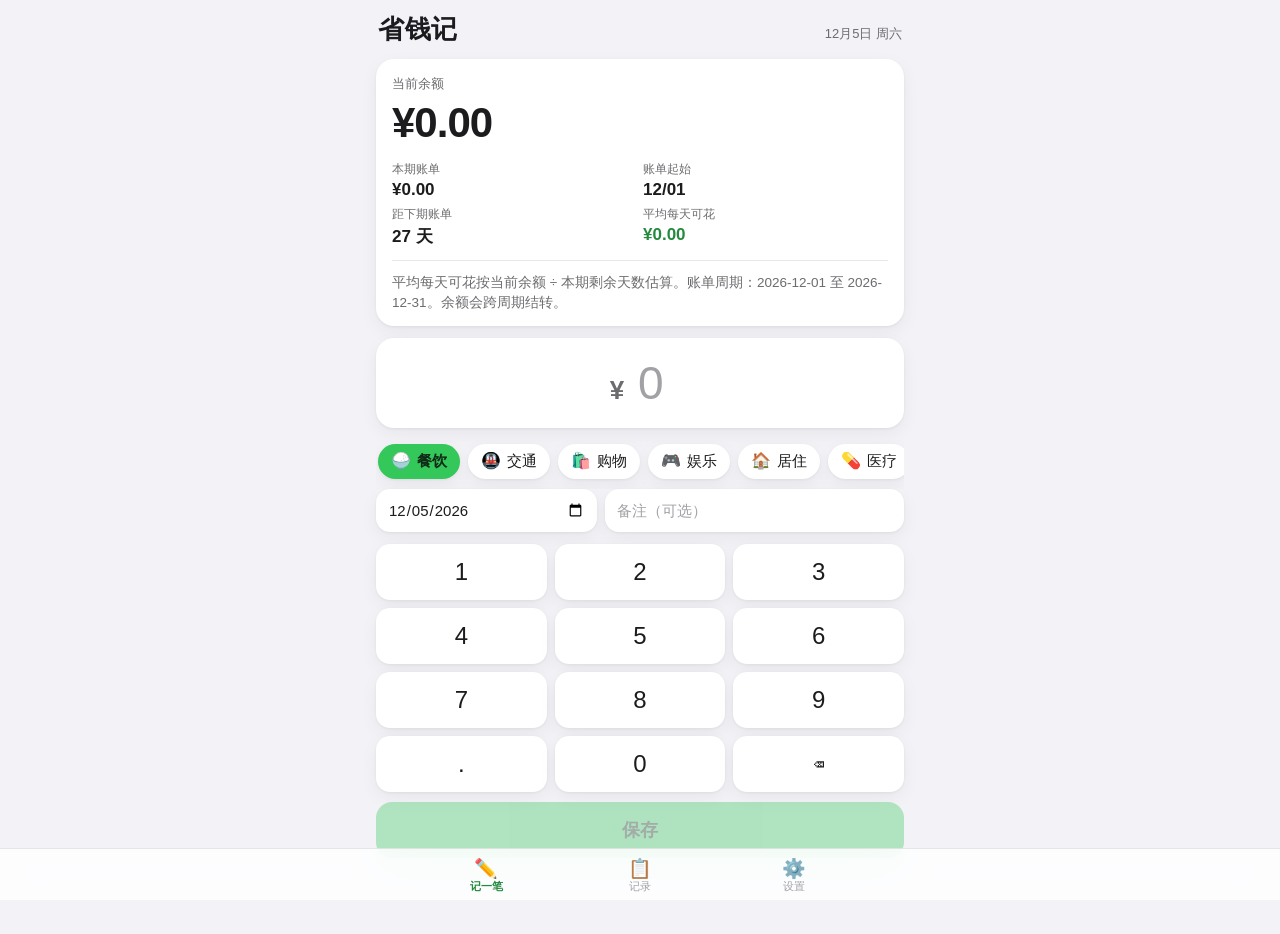
==== commit 9d69742a: "Show average daily available balance" ====
--- a/index.html
+++ b/index.html
@@ -58,6 +58,7 @@
         <div><div class="k">本期账单</div><div id="bcSpent" class="v">¥0.00</div></div>
         <div><div class="k">账单起始</div><div id="bcCycleStart" class="v">—</div></div>
         <div><div class="k">距下期账单</div><div id="bcDays" class="v">—</div></div>
+        <div><div id="bcDailyLabel" class="k">平均每天可花</div><div id="bcDaily" class="v ok">¥0.00</div></div>
       </div>
       <div id="bcHint" class="bc-hint hidden"></div>
     </div>
--- a/styles.css
+++ b/styles.css
@@ -150,7 +150,7 @@
 .progress-fill.over { background: var(--red); }
 
 .bc-grid {
-  display: grid; grid-template-columns: repeat(3, 1fr);
+  display: grid; grid-template-columns: repeat(2, minmax(0, 1fr));
   gap: 6px; margin-top: 14px;
 }
 .bc-grid .k { font-size: 12px; color: var(--text-2); }
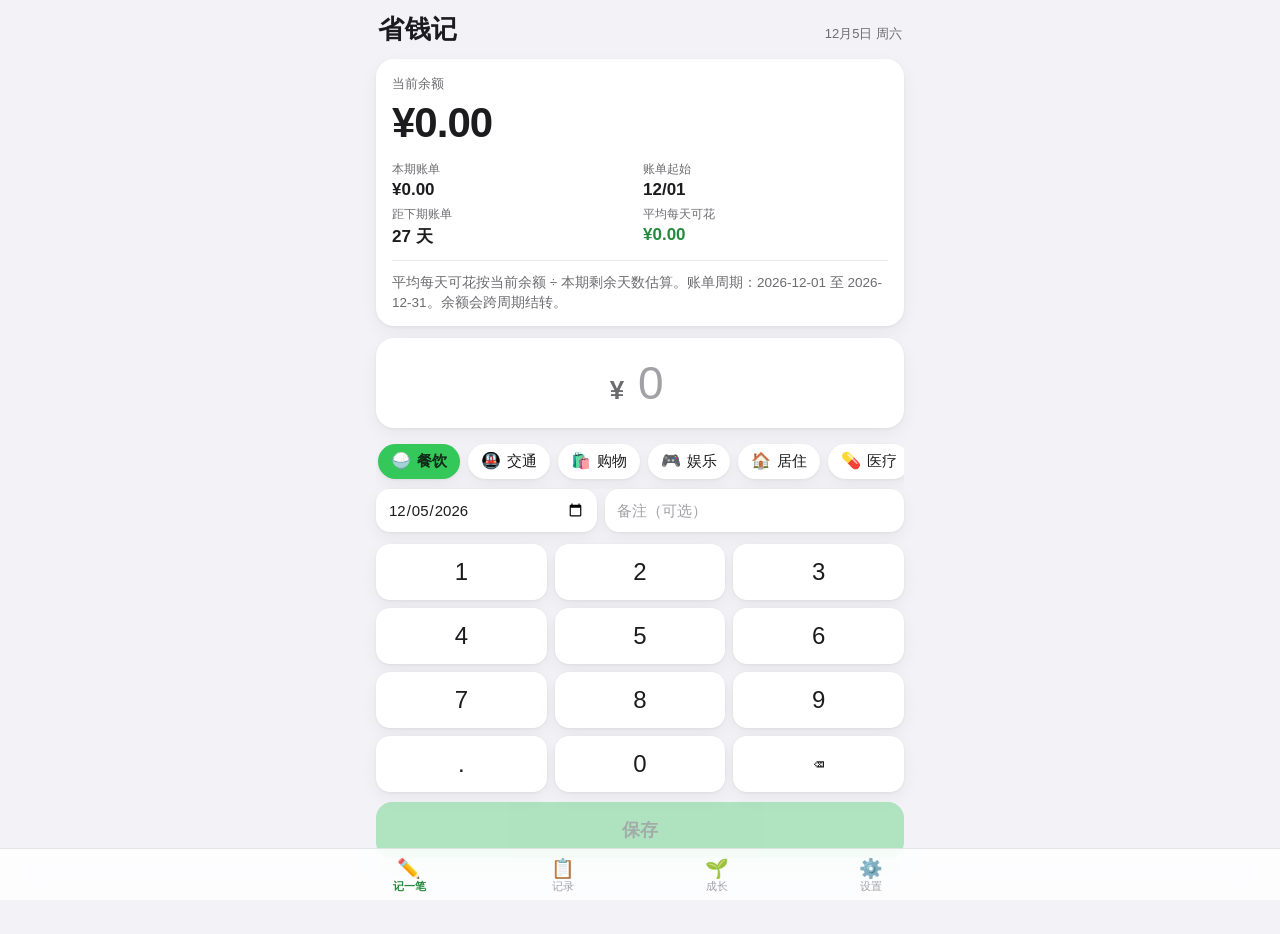
==== commit 68f5bc1a: "Add growth journal tab to main app" ====
--- a/index.html
+++ b/index.html
@@ -177,11 +177,24 @@
     <div class="spacer"></div>
   </section>
 
+  <!-- ============ 成长手记 ============ -->
+  <section id="view-growth" class="view growth-view hidden">
+    <header class="page-head growth-head">
+      <div><h1>成长手记</h1><p class="muted-sm">记下今天的快乐、烦恼和一点思考。</p></div>
+    </header>
+    <div class="growth-switch" role="group" aria-label="成长手记页面">
+      <button class="growth-switch-btn active" type="button" data-growth-page="write" aria-pressed="true">写日记</button>
+      <button class="growth-switch-btn" type="button" data-growth-page="records" aria-pressed="false">看记录</button>
+    </div>
+    <iframe id="growthFrame" title="成长手记" src="./growth-space/?embedded=1#write"></iframe>
+  </section>
+
 </main>
 
 <nav class="tabbar" id="tabbar">
   <button class="tab active" data-view="add"><span class="ti">✏️</span>记一笔</button>
   <button class="tab" data-view="log"><span class="ti">📋</span>记录</button>
+  <button class="tab" data-view="growth"><span class="ti">🌱</span>成长</button>
   <button class="tab" data-view="settings"><span class="ti">⚙️</span>设置</button>
 </nav>
 
